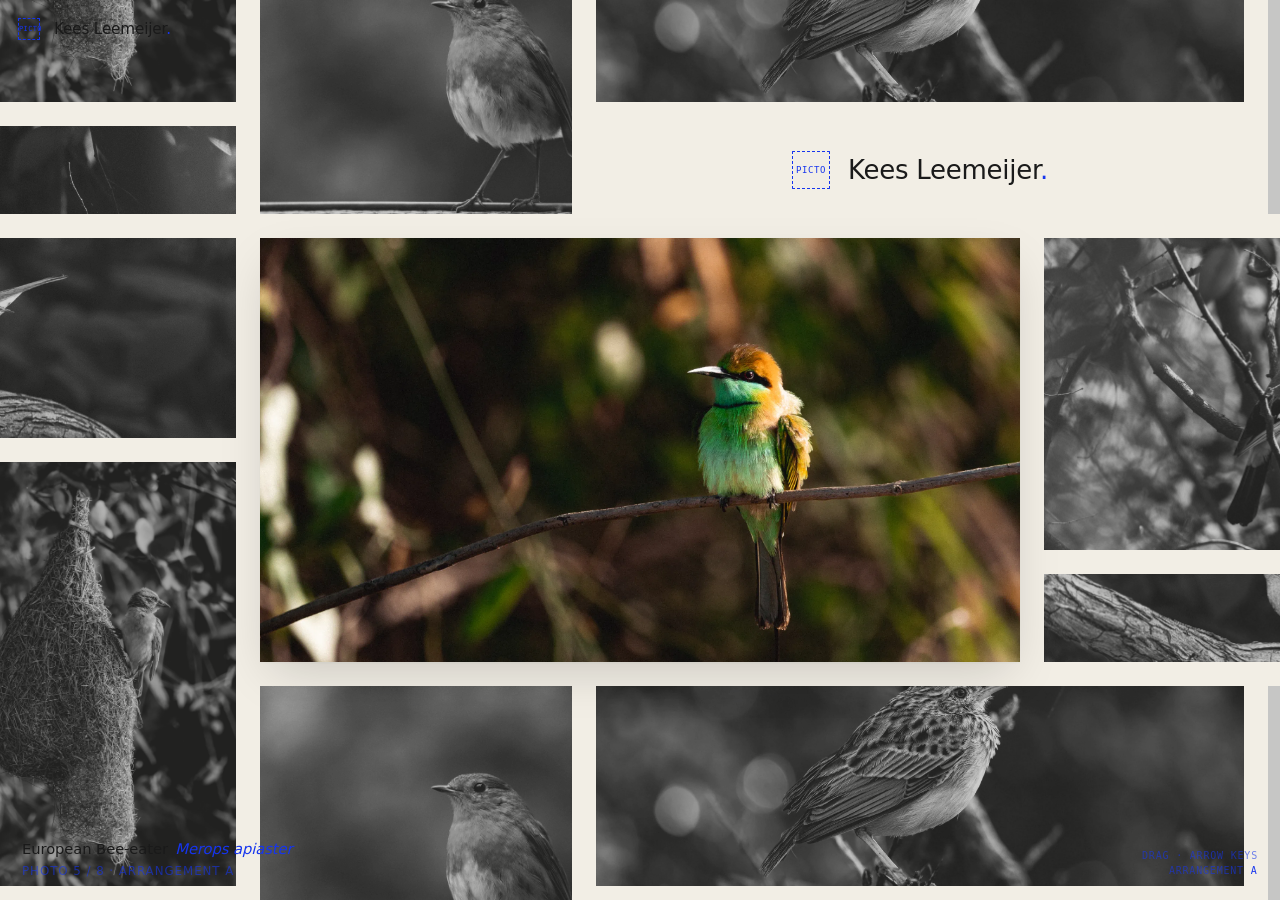
==== index.html @ 36bc9666 "Add bird portfolio UI and tessellation pages Add the interactive bird photography portfolio and supp" ====
<!DOCTYPE html>
<html lang="en">
<head>
<meta charset="UTF-8" />
<meta name="viewport" content="width=device-width, initial-scale=1.0" />
<title>Kees Leemeijer · Bird Photography</title>
<meta name="description" content="Bird photography by Kees Leemeijer." />
<link rel="stylesheet" href="styles.css" />
</head>
<body>

  <!-- Desktop spatial plane -->
  <div class="stage" id="stage" aria-label="Pannable photograph plane. Drag to explore.">
    <div class="plane" id="plane"></div>
  </div>

  <!-- Identity (wordmark + pictogram) -->
  <a class="identity" href="mailto:kees_leemeijer@hotmail.com" aria-label="Email Kees Leemeijer">
    <span class="pictogram" aria-hidden="true">PICTO</span>
    <span><span class="name">Kees Leemeijer</span><span class="dot">.</span></span>
  </a>

  <!-- Species label, pinned bottom-left -->
  <div class="species" id="species" aria-live="polite">
    <div class="line-name"></div>
    <div class="meta"></div>
  </div>

  <!-- Quiet pan affordance: arrangement letter + drag hint -->
  <div class="compass">
    <div>Drag · arrow keys</div>
    <div>Arrangement <span class="arr" id="compass-arr">A</span></div>
  </div>

  <!-- Tweaks panel -->
  <div class="tweaks" id="tweaks" role="region" aria-label="Tweaks">
    <span class="tw-title">Tweaks</span>
    <div class="tw"><label for="tw-lerp">Lerp</label><input id="tw-lerp" type="range" min="0.01" max="0.40" step="0.01"><span class="v"></span></div>
    <div class="tw"><label for="tw-zlerp">Zoom lerp</label><input id="tw-zlerp" type="range" min="0.01" max="0.40" step="0.01"><span class="v"></span></div>
    <div class="tw"><label for="tw-zmin">Zoom min</label><input id="tw-zmin" type="range" min="0.1" max="1.0" step="0.05"><span class="v"></span></div>
    <div class="tw"><label for="tw-zmax">Zoom max</label><input id="tw-zmax" type="range" min="1.0" max="8.0" step="0.1"><span class="v"></span></div>
    <div class="tw"><label for="tw-dwell">Dwell delay</label><input id="tw-dwell" type="range" min="0" max="1500" step="50"><span class="v"></span></div>
    <div class="tw"><label for="tw-pull">Dwell pull</label><input id="tw-pull" type="number" min="0" max="0.005" step="0.0001" style="width:90px;font:inherit;background:rgba(240,234,223,0.06);color:#f0eadf;border:1px solid rgba(240,234,223,0.2);padding:2px 6px;border-radius:1px;"><span class="v"></span></div>
    <div class="tw"><label for="tw-amb">Ambient</label><input id="tw-amb" type="range" min="0.2" max="1" step="0.01"><span class="v"></span></div>
    <div class="tw"><label for="tw-sat">Sat</label><input id="tw-sat" type="range" min="0" max="1" step="0.01"><span class="v"></span></div>
    <div class="tw"><label for="tw-bri">Bri</label><input id="tw-bri" type="range" min="0.6" max="1.1" step="0.01"><span class="v"></span></div>
    <div class="tw"><label for="tw-fade">Fade</label><input id="tw-fade" type="range" min="120" max="800" step="20"><span class="v"></span></div>
    <div class="tw"><label for="tw-blue">Blue</label><input id="tw-blue" type="color"></div>
    <div class="tw"><label for="tw-field">Field</label><input id="tw-field" type="color"></div>
    <button id="tweaks-close" style="background:transparent;color:rgba(240,234,223,0.7);border:1px solid rgba(240,234,223,0.2);padding:4px 8px;border-radius:1px;cursor:pointer;font:inherit;letter-spacing:0.08em;text-transform:uppercase;">Close</button>
  </div>

  <!-- Mobile placeholder edition -->
  <div class="mobile-edition">
    <div class="mobile-identity">
      <span class="pictogram" style="width:14px;height:14px;display:grid;place-items:center;border:1px dashed var(--blue);color:var(--blue);font-family:ui-monospace,Menlo,monospace;font-size:5px;letter-spacing:0.05em;text-transform:uppercase;border-radius:1px;">P</span>
      <span><span style="color:var(--charcoal)">Kees Leemeijer</span><span style="color:var(--blue)">.</span></span>
    </div>
    <div class="mobile-note">Mobile edition — placeholder. Final order is editorial, hand-ordered, opening with Arrangement A's lead.</div>

    <div class="mcell">
      <div class="mphoto" style="aspect-ratio: 3/2; --ph-band-a:#a87a3e; --ph-band-b:#b8893f;">
        <img src="files/Birds%20(3%20van%208)_Com.webp" alt="European Bee-eater" loading="lazy" decoding="async" />
        <span>P5 · EUROPEAN BEE-EATER</span>
      </div>
      <div class="mlabel">European Bee-eater<span class="latin">Merops apiaster</span></div>
      <div class="mmeta">Photo 1 / 8</div>
    </div>
    <div class="mcell">
      <div class="mphoto" style="aspect-ratio: 2/3; --ph-band-a:#c79e6e; --ph-band-b:#b88c5e;">
        <img src="files/Birds_9%20(1%20van%201)-8_Com.webp" alt="Eurasian Hoopoe" loading="lazy" decoding="async" />
        <span>P2 · EURASIAN HOOPOE</span>
      </div>
      <div class="mlabel">Eurasian Hoopoe<span class="latin">Upupa epops</span></div>
      <div class="mmeta">Photo 2 / 8</div>
    </div>
    <div class="mcell">
      <div class="mphoto" style="aspect-ratio: 21/9; --ph-band-a:#3a4a3e; --ph-band-b:#48584c;">
        <img src="files/Birds_9%20(1%20van%201)-4_Com.webp" alt="Northern Lapwing" loading="lazy" decoding="async" />
        <span>P4 · NORTHERN LAPWING</span>
      </div>
      <div class="mlabel">Northern Lapwing<span class="latin">Vanellus vanellus</span></div>
      <div class="mmeta">Photo 3 / 8</div>
    </div>
    <div class="mcell">
      <div class="mphoto" style="aspect-ratio: 3/2; --ph-band-a:#3d6b8a; --ph-band-b:#4a7c9a;">
        <img src="files/Birds_9%20(1%20van%2012)_Com.webp" alt="Common Kingfisher" loading="lazy" decoding="async" />
        <span>P1 · COMMON KINGFISHER</span>
      </div>
      <div class="mlabel">Common Kingfisher<span class="latin">Alcedo atthis</span></div>
      <div class="mmeta">Photo 4 / 8</div>
    </div>
    <div class="mcell">
      <div class="mphoto" style="aspect-ratio: 2/3; --ph-band-a:#8b7848; --ph-band-b:#9a8758;">
        <img src="files/Birds_9%20(1%20van%201)-9_Com.webp" alt="Eurasian Bittern" loading="lazy" decoding="async" />
        <span>P6 · EURASIAN BITTERN</span>
      </div>
      <div class="mlabel">Eurasian Bittern<span class="latin">Botaurus stellaris</span></div>
      <div class="mmeta">Photo 5 / 8</div>
    </div>
    <div class="mcell">
      <div class="mphoto" style="aspect-ratio: 3/2; --ph-band-a:#7a8b76; --ph-band-b:#8a9c86;">
        <img src="files/Birds_9%20(6%20van%2012)_Com.webp" alt="Great Crested Grebe" loading="lazy" decoding="async" />
        <span>P3 · GREAT CRESTED GREBE</span>
      </div>
      <div class="mlabel">Great Crested Grebe<span class="latin">Podiceps cristatus</span></div>
      <div class="mmeta">Photo 6 / 8</div>
    </div>
    <div class="mcell">
      <div class="mphoto" style="aspect-ratio: 21/9; --ph-band-a:#cdc4b0; --ph-band-b:#bdb4a0;">
        <img src="files/Birds_9%20(1%20van%201)-2_Com.webp" alt="Little Egret" loading="lazy" decoding="async" />
        <span>P8 · LITTLE EGRET</span>
      </div>
      <div class="mlabel">Little Egret<span class="latin">Egretta garzetta</span></div>
      <div class="mmeta">Photo 7 / 8</div>
    </div>
    <div class="mcell">
      <div class="mphoto" style="aspect-ratio: 3/2; --ph-band-a:#6e5444; --ph-band-b:#7e6454;">
        <img src="files/Birds_9%20(8%20van%2012)_Com.webp" alt="Bohemian Waxwing" loading="lazy" decoding="async" />
        <span>P7 · BOHEMIAN WAXWING</span>
      </div>
      <div class="mlabel">Bohemian Waxwing<span class="latin">Bombycilla garrulus</span></div>
      <div class="mmeta">Photo 8 / 8</div>
    </div>
  </div>

  <script src="app.js"></script>
</body>
</html>
---- styles.css ----
/* ============================================================
   Bird Photography Portfolio — Kees Leemeijer
   Munich '72 spirited inheritance · alectear-feel craft
   ============================================================ */

:root {
  --field:         #F2EEE5;
  --blue:          #1635EE;
  --charcoal:      #1A1A1A;
  --field-overlay: rgba(242, 238, 229, 0.95);
  --blue-soft:     rgba(22, 53, 238, 0.6);

  /* Spatial */
  --tile-width:   1320px;
  --tile-height:   760px;
  --gutter:         24px;
  --tile-margin:     0px;

  /* Type sizes */
  --wm-size-d:    0.95rem;
  --wm-size-m:    0.86rem;
  --label-size-d: 0.92rem;
  --label-size-m: 0.78rem;
  --meta-size-d:  0.74rem;
  --meta-size-m:  0.62rem;

  /* Motion */
  --pan-lerp:        0.08;
  --focus-fade:      360ms;
  --focus-easing:    cubic-bezier(0.22, 0.61, 0.36, 1);
  --label-in:        200ms;
  --label-out:       150ms;
  --photo-decode:    200ms;

  /* Substitute for ABC Diatype */
  --font-stack: 'ABC Diatype', system-ui, -apple-system, 'Segoe UI', sans-serif;

  /* Tweakable */
  --ambient-opacity: 0.55;
  --ambient-saturate: 0.65;
  --ambient-brightness: 0.92;
}

* { box-sizing: border-box; }

html, body {
  margin: 0;
  padding: 0;
  height: 100%;
  background: var(--field);
  color: var(--charcoal);
  font-family: var(--font-stack);
  font-feature-settings: "kern" 1, "liga" 1;
  -webkit-font-smoothing: antialiased;
  -moz-osx-font-smoothing: grayscale;
  overflow: hidden;
  letter-spacing: -0.005em;
}

/* ============================================================
   Stage — the 2D pannable plane
   ============================================================ */
.stage {
  position: fixed;
  inset: 0;
  overflow: hidden;
  cursor: grab;
  background: var(--field);
  user-select: none;
  -webkit-user-select: none;
  touch-action: none;
}
.stage.is-dragging { cursor: grabbing; }

.plane {
  position: absolute;
  top: 0;
  left: 0;
  will-change: transform;
}

/* ============================================================
   Tile — one arrangement
   ============================================================ */
.tile {
  position: absolute;
  width: var(--tile-width);
  height: var(--tile-height);
}

.photo {
  position: absolute;
  overflow: hidden;
  background: var(--field);
  opacity: var(--ambient-opacity);
  filter: saturate(var(--ambient-saturate)) brightness(var(--ambient-brightness));
  transition:
    opacity var(--focus-fade) var(--focus-easing),
    filter  var(--focus-fade) var(--focus-easing),
    transform var(--focus-fade) var(--focus-easing),
    box-shadow var(--focus-fade) var(--focus-easing);
  will-change: transform, opacity, filter;
}
.photo.is-focused {
  opacity: 1;
  filter: none;
  box-shadow:
    0 1px 2px rgba(0, 0, 0, 0.04),
    0 18px 48px -12px rgba(0, 0, 0, 0.18);
  z-index: 2;
}

/* Decode fade-in */
.photo.is-entering {
  opacity: 0;
  transform: translateY(4px);
}
.photo.is-entered {
  transition:
    opacity var(--photo-decode) ease-out,
    transform var(--photo-decode) ease-out,
    filter var(--focus-fade) var(--focus-easing);
}

/* The placeholder bar — subtly striped SVG-style fill with
   a centered monospace identifier. Stand-in for real photo. */
.photo .placeholder {
  position: absolute;
  inset: 0;
  display: grid;
  place-items: center;
  background:
    repeating-linear-gradient(
      0deg,
      var(--ph-band-a, #d9d3c5) 0 14px,
      var(--ph-band-b, #cfc7b6) 14px 28px
    );
}
.photo .placeholder::after {
  content: attr(data-label);
  font-family: ui-monospace, "SF Mono", Menlo, Consolas, monospace;
  font-size: 11px;
  letter-spacing: 0.06em;
  color: rgba(26, 26, 26, 0.5);
  text-transform: uppercase;
  padding: 4px 8px;
  background: rgba(242, 238, 229, 0.85);
  border-radius: 1px;
  white-space: nowrap;
}

/* Real photograph layer — covers the placeholder once decoded.
   object-fit: cover crops to slot rectangle (e.g. landscape → wide W slots). */
.photo .photo-img {
  position: absolute;
  inset: 0;
  width: 100%;
  height: 100%;
  object-fit: cover;
  display: block;
  opacity: 0;
  transition: opacity 360ms ease-out;
  pointer-events: none;
  user-select: none;
  -webkit-user-drag: none;
}
.photo.has-image .photo-img { opacity: 1; }
.photo.has-image .placeholder { opacity: 0; }

/* Brand card — replaces the longest-aspect slot with wordmark + pictogram. */
.photo.is-brand {
  opacity: 1;
  filter: none;
  background: var(--field);
  display: grid;
  place-items: center;
  box-shadow: none;
  cursor: grab;
}
.photo.is-brand .brand-inner {
  display: inline-flex;
  align-items: center;
  gap: 18px;
  font-family: var(--font-stack);
  font-weight: 500;
  font-size: 26px;
  letter-spacing: -0.01em;
  color: var(--charcoal);
  white-space: nowrap;
}
.photo.is-brand .brand-picto {
  width: 38px;
  height: 38px;
  display: grid;
  place-items: center;
  border: 1px dashed var(--blue);
  color: var(--blue);
  font-family: ui-monospace, "SF Mono", Menlo, monospace;
  font-size: 9px;
  letter-spacing: 0.06em;
  text-transform: uppercase;
  border-radius: 1px;
  flex-shrink: 0;
}
.photo.is-brand .brand-dot { color: var(--blue); }
.photo.is-brand.is-focused {
  /* brand cards aren't focus targets, but guard the rule anyway */
  box-shadow: none;
}
.photo.is-brand.is-entering {
  opacity: 0;
  transform: translateY(4px);
}

/* ============================================================
   Identity — wordmark + pictogram (top-left)
   ============================================================ */
.identity {
  position: fixed;
  top: 18px;
  left: 18px;
  z-index: 10;
  display: inline-flex;
  align-items: center;
  gap: 14px;
  text-decoration: none;
  color: var(--charcoal);
  font-size: var(--wm-size-d);
  font-weight: 500;
  letter-spacing: -0.01em;
  opacity: 0;
  animation: fadeIn 200ms ease-out 80ms forwards;
  cursor: pointer;
}
.identity .pictogram {
  width: 22px;
  height: 22px;
  display: grid;
  place-items: center;
  border: 1px dashed var(--blue);
  color: var(--blue);
  font-family: ui-monospace, "SF Mono", Menlo, monospace;
  font-size: 7px;
  letter-spacing: 0.05em;
  text-transform: uppercase;
  border-radius: 1px;
  flex-shrink: 0;
}
.identity .name { color: var(--charcoal); }
.identity .dot  { color: var(--blue); }

/* ============================================================
   Species label — pinned bottom-left of viewport
   ============================================================ */
.species {
  position: fixed;
  bottom: 22px;
  left: 22px;
  z-index: 10;
  pointer-events: none;
  opacity: 0;
  transition: opacity var(--label-out) ease-in;
  max-width: 60vw;
}
.species.is-visible {
  opacity: 1;
  transition: opacity var(--label-in) ease-out;
}
.species .line-name {
  font-size: var(--label-size-d);
  font-weight: 500;
  color: var(--charcoal);
  line-height: 1.3;
  letter-spacing: -0.005em;
}
.species .latin {
  font-style: italic;
  color: var(--blue);
  font-weight: 400;
  margin-left: 0.5em;
}
.species .meta {
  margin-top: 6px;
  font-size: var(--meta-size-d);
  color: var(--blue-soft);
  font-weight: 500;
  text-transform: uppercase;
  letter-spacing: 0.08em;
}

/* ============================================================
   Compass — quiet pan affordance bottom-right
   ============================================================ */
.compass {
  position: fixed;
  bottom: 22px;
  right: 22px;
  z-index: 10;
  font-family: ui-monospace, "SF Mono", Menlo, monospace;
  font-size: 10px;
  letter-spacing: 0.08em;
  text-transform: uppercase;
  color: var(--blue-soft);
  text-align: right;
  line-height: 1.5;
  opacity: 0;
  animation: fadeIn 200ms ease-out 280ms forwards;
}
.compass .arr {
  color: var(--blue);
  font-weight: 500;
  letter-spacing: 0.12em;
}

@keyframes fadeIn {
  from { opacity: 0; }
  to   { opacity: 1; }
}

/* ============================================================
   Mobile placeholder
   ============================================================ */
.mobile-edition {
  display: none;
  position: fixed;
  inset: 0;
  background: var(--field);
  padding: 18px;
  overflow-y: auto;
  z-index: 20;
}
.mobile-edition .mobile-identity {
  position: sticky;
  top: 0;
  padding: 10px 0 18px;
  background: linear-gradient(to bottom, var(--field) 60%, transparent);
  font-size: var(--wm-size-m);
  display: inline-flex;
  align-items: center;
  gap: 9px;
  color: var(--charcoal);
  font-weight: 500;
  z-index: 2;
}
.mobile-edition .mobile-identity .pictogram { width: 14px; height: 14px; font-size: 5px; }
.mobile-edition .mobile-note {
  font-family: ui-monospace, "SF Mono", Menlo, monospace;
  font-size: 11px;
  color: rgba(26, 26, 26, 0.5);
  letter-spacing: 0.04em;
  margin: 8px 0 24px;
  line-height: 1.5;
}
.mobile-edition .mcell { margin-bottom: 32px; }
.mobile-edition .mcell .mphoto {
  position: relative;
  background:
    repeating-linear-gradient(0deg,
      var(--ph-band-a, #d9d3c5) 0 14px,
      var(--ph-band-b, #cfc7b6) 14px 28px);
  display: grid;
  place-items: center;
}
.mobile-edition .mcell .mphoto { overflow: hidden; }
.mobile-edition .mcell .mphoto img {
  position: absolute;
  inset: 0;
  width: 100%;
  height: 100%;
  object-fit: cover;
  display: block;
  user-select: none;
  -webkit-user-drag: none;
}
.mobile-edition .mcell .mphoto:has(img) span { display: none; }
.mobile-edition .mcell .mphoto span {
  font-family: ui-monospace, "SF Mono", Menlo, monospace;
  font-size: 10px;
  letter-spacing: 0.06em;
  color: rgba(26, 26, 26, 0.5);
  text-transform: uppercase;
  padding: 4px 8px;
  background: rgba(242, 238, 229, 0.85);
}
.mobile-edition .mcell .mlabel {
  margin-top: 10px;
  font-size: var(--label-size-m);
  font-weight: 500;
  color: var(--charcoal);
}
.mobile-edition .mcell .mlabel .latin { font-style: italic; color: var(--blue); margin-left: 0.4em; font-weight: 400; }
.mobile-edition .mcell .mmeta {
  margin-top: 4px;
  font-size: var(--meta-size-m);
  color: var(--blue-soft);
  text-transform: uppercase;
  letter-spacing: 0.08em;
  font-weight: 500;
}

@media (max-width: 720px) {
  .stage, .identity, .species, .compass { display: none; }
  .mobile-edition { display: block; }
}

/* ============================================================
   Tweaks panel (custom — no React)
   ============================================================ */
.tweaks {
  position: fixed;
  bottom: 22px;
  left: 50%;
  transform: translateX(-50%);
  z-index: 30;
  background: rgba(26, 26, 26, 0.92);
  color: #f0eadf;
  padding: 12px 16px;
  border-radius: 2px;
  font-family: ui-monospace, "SF Mono", Menlo, monospace;
  font-size: 11px;
  letter-spacing: 0.04em;
  display: none;
  align-items: center;
  gap: 18px;
  backdrop-filter: blur(6px);
  -webkit-backdrop-filter: blur(6px);
  box-shadow: 0 8px 30px rgba(0,0,0,0.18);
  max-width: calc(100vw - 44px);
  flex-wrap: wrap;
  justify-content: center;
}
.tweaks.is-open { display: flex; }
.tweaks .tw-title {
  text-transform: uppercase;
  letter-spacing: 0.12em;
  color: rgba(240,234,223,0.55);
  border-right: 1px solid rgba(240,234,223,0.18);
  padding-right: 14px;
}
.tweaks .tw {
  display: inline-flex;
  align-items: center;
  gap: 8px;
}
.tweaks .tw label {
  text-transform: uppercase;
  letter-spacing: 0.08em;
  color: rgba(240,234,223,0.7);
}
.tweaks .tw input[type="range"] {
  width: 90px;
  accent-color: var(--blue);
}
.tweaks .tw .v {
  min-width: 32px;
  text-align: right;
  color: #f0eadf;
}
.tweaks .tw input[type="color"] {
  width: 22px;
  height: 22px;
  padding: 0;
  border: 1px solid rgba(240,234,223,0.3);
  background: transparent;
  border-radius: 1px;
  cursor: pointer;
}

/* ============================================================
   Print / reduced motion
   ============================================================ */
@media (prefers-reduced-motion: reduce) {
  .photo, .species { transition-duration: 0ms; }
}
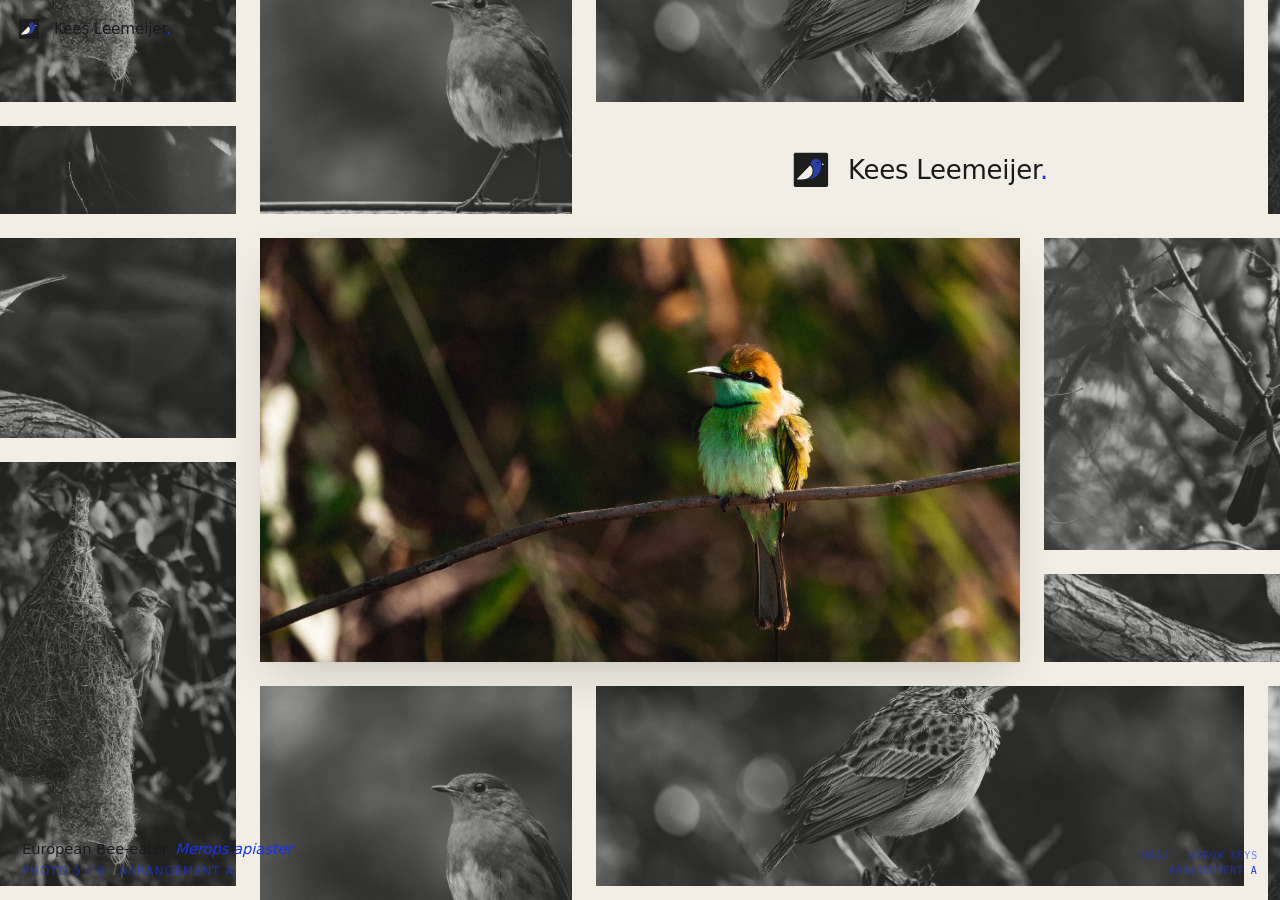
==== commit dcfd7ed7: "Use SVG logo for pictogram Replace the textual "PICTO" placeholders with an inline SVG logo: added l" ====
--- a/index.html
+++ b/index.html
@@ -16,7 +16,7 @@
 
   <!-- Identity (wordmark + pictogram) -->
   <a class="identity" href="mailto:kees_leemeijer@hotmail.com" aria-label="Email Kees Leemeijer">
-    <span class="pictogram" aria-hidden="true">PICTO</span>
+    <img class="pictogram" src="files/logo/SVG/logo.svg" alt="" aria-hidden="true" />
     <span><span class="name">Kees Leemeijer</span><span class="dot">.</span></span>
   </a>
 
@@ -53,7 +53,7 @@
   <!-- Mobile placeholder edition -->
   <div class="mobile-edition">
     <div class="mobile-identity">
-      <span class="pictogram" style="width:14px;height:14px;display:grid;place-items:center;border:1px dashed var(--blue);color:var(--blue);font-family:ui-monospace,Menlo,monospace;font-size:5px;letter-spacing:0.05em;text-transform:uppercase;border-radius:1px;">P</span>
+      <img class="pictogram" src="files/logo/SVG/logo.svg" alt="" aria-hidden="true" />
       <span><span style="color:var(--charcoal)">Kees Leemeijer</span><span style="color:var(--blue)">.</span></span>
     </div>
     <div class="mobile-note">Mobile edition — placeholder. Final order is editorial, hand-ordered, opening with Arrangement A's lead.</div>
--- a/styles.css
+++ b/styles.css
@@ -191,14 +191,7 @@
 .photo.is-brand .brand-picto {
   width: 38px;
   height: 38px;
-  display: grid;
-  place-items: center;
-  border: 1px dashed var(--blue);
-  color: var(--blue);
-  font-family: ui-monospace, "SF Mono", Menlo, monospace;
-  font-size: 9px;
-  letter-spacing: 0.06em;
-  text-transform: uppercase;
+  display: block;
   border-radius: 1px;
   flex-shrink: 0;
 }
@@ -235,14 +228,7 @@
 .identity .pictogram {
   width: 22px;
   height: 22px;
-  display: grid;
-  place-items: center;
-  border: 1px dashed var(--blue);
-  color: var(--blue);
-  font-family: ui-monospace, "SF Mono", Menlo, monospace;
-  font-size: 7px;
-  letter-spacing: 0.05em;
-  text-transform: uppercase;
+  display: block;
   border-radius: 1px;
   flex-shrink: 0;
 }
@@ -342,7 +328,7 @@
   font-weight: 500;
   z-index: 2;
 }
-.mobile-edition .mobile-identity .pictogram { width: 14px; height: 14px; font-size: 5px; }
+.mobile-edition .mobile-identity .pictogram { width: 14px; height: 14px; }
 .mobile-edition .mobile-note {
   font-family: ui-monospace, "SF Mono", Menlo, monospace;
   font-size: 11px;
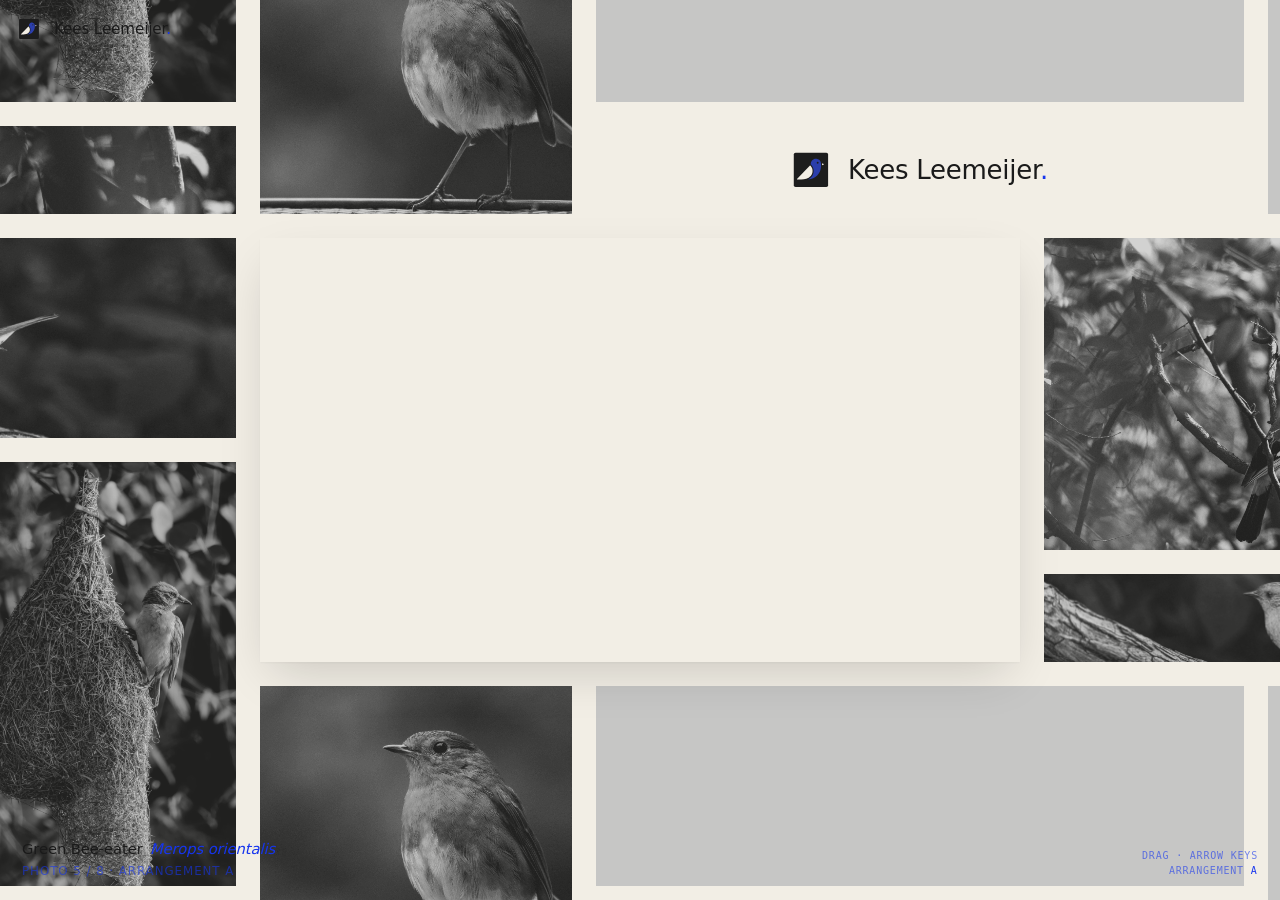
==== commit f1b67d9a: "Add bird photos and update species metadata Add eight new bird image assets and update app data and " ====
--- a/index.html
+++ b/index.html
@@ -5,6 +5,7 @@
 <meta name="viewport" content="width=device-width, initial-scale=1.0" />
 <title>Kees Leemeijer · Bird Photography</title>
 <meta name="description" content="Bird photography by Kees Leemeijer." />
+<link rel="icon" type="image/svg+xml" href="files/logo/SVG/logo.svg" />
 <link rel="stylesheet" href="styles.css" />
 </head>
 <body>
@@ -60,66 +61,66 @@
 
     <div class="mcell">
       <div class="mphoto" style="aspect-ratio: 3/2; --ph-band-a:#a87a3e; --ph-band-b:#b8893f;">
-        <img src="files/Birds%20(3%20van%208)_Com.webp" alt="European Bee-eater" loading="lazy" decoding="async" />
-        <span>P5 · EUROPEAN BEE-EATER</span>
+        <img src="files/P5-Green_Bee-eater.webp" alt="Green Bee-eater" loading="lazy" decoding="async" />
+        <span>P5 · GREEN BEE-EATER</span>
       </div>
-      <div class="mlabel">European Bee-eater<span class="latin">Merops apiaster</span></div>
+      <div class="mlabel">Green Bee-eater<span class="latin">Merops orientalis</span></div>
       <div class="mmeta">Photo 1 / 8</div>
     </div>
     <div class="mcell">
       <div class="mphoto" style="aspect-ratio: 2/3; --ph-band-a:#c79e6e; --ph-band-b:#b88c5e;">
-        <img src="files/Birds_9%20(1%20van%201)-8_Com.webp" alt="Eurasian Hoopoe" loading="lazy" decoding="async" />
-        <span>P2 · EURASIAN HOOPOE</span>
+        <img src="files/P2-Weaver_Bird.webp" alt="Weaver Bird" loading="lazy" decoding="async" />
+        <span>P2 · WEAVER BIRD</span>
       </div>
-      <div class="mlabel">Eurasian Hoopoe<span class="latin">Upupa epops</span></div>
+      <div class="mlabel">Weaver Bird<span class="latin">Ploceus cucullatus</span></div>
       <div class="mmeta">Photo 2 / 8</div>
     </div>
     <div class="mcell">
       <div class="mphoto" style="aspect-ratio: 21/9; --ph-band-a:#3a4a3e; --ph-band-b:#48584c;">
-        <img src="files/Birds_9%20(1%20van%201)-4_Com.webp" alt="Northern Lapwing" loading="lazy" decoding="async" />
-        <span>P4 · NORTHERN LAPWING</span>
+        <img src="files/P4-Dunnock.webp" alt="Dunnock" loading="lazy" decoding="async" />
+        <span>P4 · DUNNOCK</span>
       </div>
-      <div class="mlabel">Northern Lapwing<span class="latin">Vanellus vanellus</span></div>
+      <div class="mlabel">Dunnock<span class="latin">Prunella modularis</span></div>
       <div class="mmeta">Photo 3 / 8</div>
     </div>
     <div class="mcell">
       <div class="mphoto" style="aspect-ratio: 3/2; --ph-band-a:#3d6b8a; --ph-band-b:#4a7c9a;">
-        <img src="files/Birds_9%20(1%20van%2012)_Com.webp" alt="Common Kingfisher" loading="lazy" decoding="async" />
-        <span>P1 · COMMON KINGFISHER</span>
+        <img src="files/P1-European_Robin.webp" alt="European Robin" loading="lazy" decoding="async" />
+        <span>P1 · EUROPEAN ROBIN</span>
       </div>
-      <div class="mlabel">Common Kingfisher<span class="latin">Alcedo atthis</span></div>
+      <div class="mlabel">European Robin<span class="latin">Erithacus rubecula</span></div>
       <div class="mmeta">Photo 4 / 8</div>
     </div>
     <div class="mcell">
       <div class="mphoto" style="aspect-ratio: 2/3; --ph-band-a:#8b7848; --ph-band-b:#9a8758;">
-        <img src="files/Birds_9%20(1%20van%201)-9_Com.webp" alt="Eurasian Bittern" loading="lazy" decoding="async" />
-        <span>P6 · EURASIAN BITTERN</span>
+        <img src="files/P6-Weaver_Bird_flapping.webp" alt="Weaver Bird" loading="lazy" decoding="async" />
+        <span>P6 · WEAVER BIRD</span>
       </div>
-      <div class="mlabel">Eurasian Bittern<span class="latin">Botaurus stellaris</span></div>
+      <div class="mlabel">Weaver Bird<span class="latin">Ploceus cucullatus</span></div>
       <div class="mmeta">Photo 5 / 8</div>
     </div>
     <div class="mcell">
       <div class="mphoto" style="aspect-ratio: 3/2; --ph-band-a:#7a8b76; --ph-band-b:#8a9c86;">
-        <img src="files/Birds_9%20(6%20van%2012)_Com.webp" alt="Great Crested Grebe" loading="lazy" decoding="async" />
-        <span>P3 · GREAT CRESTED GREBE</span>
+        <img src="files/P3-Eurasian_Jay.webp" alt="Eurasian Jay" loading="lazy" decoding="async" />
+        <span>P3 · EURASIAN JAY</span>
       </div>
-      <div class="mlabel">Great Crested Grebe<span class="latin">Podiceps cristatus</span></div>
+      <div class="mlabel">Eurasian Jay<span class="latin">Garrulus glandarius</span></div>
       <div class="mmeta">Photo 6 / 8</div>
     </div>
     <div class="mcell">
       <div class="mphoto" style="aspect-ratio: 21/9; --ph-band-a:#cdc4b0; --ph-band-b:#bdb4a0;">
-        <img src="files/Birds_9%20(1%20van%201)-2_Com.webp" alt="Little Egret" loading="lazy" decoding="async" />
-        <span>P8 · LITTLE EGRET</span>
+        <img src="files/P8-Lark.webp" alt="Lark" loading="lazy" decoding="async" />
+        <span>P8 · LARK</span>
       </div>
-      <div class="mlabel">Little Egret<span class="latin">Egretta garzetta</span></div>
+      <div class="mlabel">Lark<span class="latin">Alauda arvensis</span></div>
       <div class="mmeta">Photo 7 / 8</div>
     </div>
     <div class="mcell">
       <div class="mphoto" style="aspect-ratio: 3/2; --ph-band-a:#6e5444; --ph-band-b:#7e6454;">
-        <img src="files/Birds_9%20(8%20van%2012)_Com.webp" alt="Bohemian Waxwing" loading="lazy" decoding="async" />
-        <span>P7 · BOHEMIAN WAXWING</span>
+        <img src="files/P7-Great_Tit.webp" alt="Great Tit" loading="lazy" decoding="async" />
+        <span>P7 · GREAT TIT</span>
       </div>
-      <div class="mlabel">Bohemian Waxwing<span class="latin">Bombycilla garrulus</span></div>
+      <div class="mlabel">Great Tit<span class="latin">Parus major</span></div>
       <div class="mmeta">Photo 8 / 8</div>
     </div>
   </div>
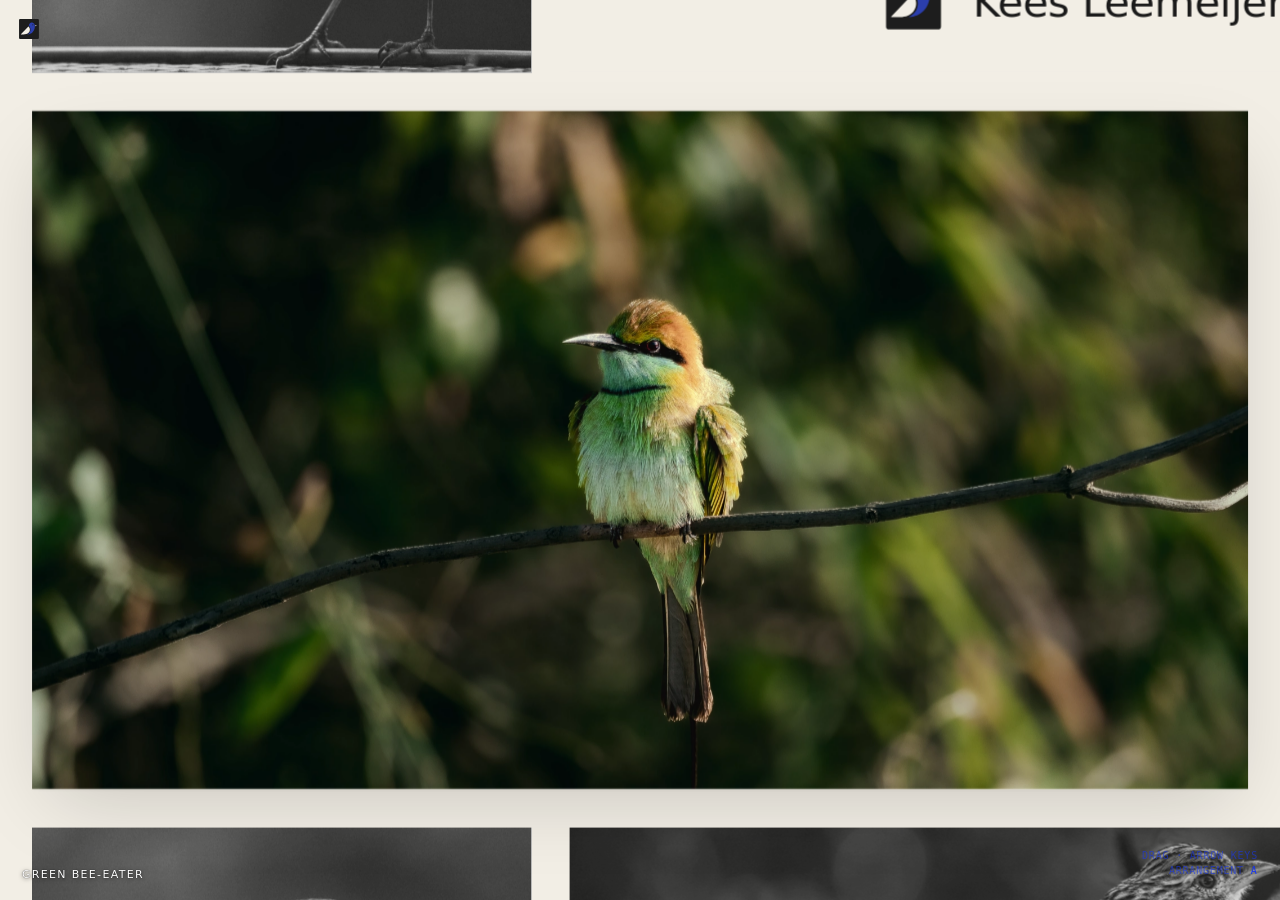
==== commit 0d2764a4: "Add species info plate with bloom/dwell UI Introduce a rich species info plate and interactive behav" ====
--- a/index.html
+++ b/index.html
@@ -21,9 +21,14 @@
     <span><span class="name">Kees Leemeijer</span><span class="dot">.</span></span>
   </a>
 
-  <!-- Species label, pinned bottom-left -->
+  <!-- Species label, pinned bottom-left.
+       Resting: just .line-name in small caps on the photo.
+       Bloomed: name + latin, hairline-separated lede / vitals / fun-fact pull. -->
   <div class="species" id="species" aria-live="polite">
     <div class="line-name"></div>
+    <div class="line-lede"></div>
+    <div class="line-vitals"></div>
+    <div class="line-fact"></div>
     <div class="meta"></div>
   </div>
 
--- a/styles.css
+++ b/styles.css
@@ -15,6 +15,8 @@
   --tile-height:   760px;
   --gutter:         24px;
   --tile-margin:     0px;
+  --inset-corner:   14px;  /* species plate offset from viewport bottom-left */
+  --radius-card:     8px;  /* bloomed species plate corner radius */
 
   /* Type sizes */
   --wm-size-d:    0.95rem;
@@ -234,44 +236,250 @@
 }
 .identity .name { color: var(--charcoal); }
 .identity .dot  { color: var(--blue); }
+.identity .name,
+.identity .dot {
+  opacity: 0;
+  transition: opacity var(--label-out) ease-in;
+}
+.identity:hover .name,
+.identity:hover .dot,
+.identity:focus-visible .name,
+.identity:focus-visible .dot {
+  opacity: 1;
+  transition: opacity var(--label-in) ease-out;
+}
 
 /* ============================================================
    Species label — pinned bottom-left of viewport
+   Foreground / background pattern:
+     Resting   — vernacular only, small-caps tracked, on photo
+     Dwell cue — 24px hairline fades in beneath after 800ms idle
+     Bloomed   — cream plate scales open from corner, full trio
+   Container is pointer-events:none so the viewport remains pannable
+   everywhere except the visible text itself.
    ============================================================ */
 .species {
   position: fixed;
-  bottom: 22px;
-  left: 22px;
+  bottom: var(--inset-corner);
+  left: var(--inset-corner);
   z-index: 10;
   pointer-events: none;
-  opacity: 0;
-  transition: opacity var(--label-out) ease-in;
-  max-width: 60vw;
+  /* Resting padding compensates for --inset-corner so the resting
+     name remains at its original viewport position (~22px from left,
+     ~18px from bottom). Bloomed padding below resets to a plate-
+     interior value because the plate itself is now lifted. */
+  padding: 4px 8px;
+  max-width: 40vw;
+  opacity: 0;
+  transition:
+    opacity var(--label-out) ease-in,
+    padding 240ms var(--focus-easing);
+  isolation: isolate;
 }
 .species.is-visible {
   opacity: 1;
-  transition: opacity var(--label-in) ease-out;
-}
+  transition:
+    opacity var(--label-in) ease-out,
+    padding 240ms var(--focus-easing);
+}
+
+/* Bloom plate — pseudo-element scales out from bottom-left corner.
+   The plate is now a lifted floating card (--inset-corner from edges),
+   so it carries a full hairline + a soft shadow rather than the old
+   half-frame that relied on the viewport edges. */
+.species::before {
+  content: '';
+  position: absolute;
+  inset: 0;
+  background: var(--field);
+  border: 1px solid rgba(26, 26, 26, 0.22);
+  border-radius: var(--radius-card);
+  box-shadow: 0 6px 24px -8px rgba(0, 0, 0, 0.22);
+  transform-origin: bottom left;
+  transform: scale(0);
+  opacity: 0;
+  transition:
+    transform 280ms cubic-bezier(0.2, 0.8, 0.2, 1),
+    opacity 200ms ease;
+  z-index: -1;
+  pointer-events: none;
+}
+.species.is-blooming {
+  pointer-events: auto;
+  padding: 14px 20px;
+  width: 40vw;
+}
+.species.is-blooming::before {
+  transform: scale(1);
+  opacity: 1;
+}
+
+/* Resting: vernacular only, small-caps tracked, white with deep shadow.
+   Hit area is just the visible text (pannable everywhere else). */
 .species .line-name {
-  font-size: var(--label-size-d);
-  font-weight: 500;
+  pointer-events: auto;
+  cursor: pointer;
+  position: relative;
+  display: inline-block;
+  font-weight: 500;
+  font-size: 11px;
+  color: #ffffff;
+  text-transform: uppercase;
+  letter-spacing: 0.12em;
+  line-height: 1.3;
+  text-shadow:
+    0 1px 4px rgba(0, 0, 0, 0.55),
+    0 0 1px rgba(0, 0, 0, 0.85);
+  transition:
+    color 200ms ease,
+    font-size 200ms ease,
+    letter-spacing 200ms ease,
+    text-shadow 200ms ease,
+    padding-left 520ms cubic-bezier(0.16, 1, 0.3, 1);
+}
+
+.species .latin { display: none; }
+.species .meta  { display: none; }
+.species .line-lede,
+.species .line-vitals,
+.species .line-fact { display: none; }
+
+/* Dwell cue — a 24px hairline beneath the name after 800ms idle.
+   Suppressed while blooming. */
+.species .line-name::before {
+  content: '';
+  position: absolute;
+  left: 0;
+  top: 50%;
+  width: 18px;
+  height: 18px;
+  background: url('files/logo/SVG/logo.svg') no-repeat center / contain;
+  filter: drop-shadow(0 1px 2px rgba(0, 0, 0, 0.5));
+  opacity: 0;
+  transform: translate(-4px, -50%) scale(0.88);
+  transform-origin: left center;
+  transition:
+    opacity 520ms cubic-bezier(0.16, 1, 0.3, 1),
+    transform 520ms cubic-bezier(0.16, 1, 0.3, 1);
+  pointer-events: none;
+  will-change: opacity, transform;
+}
+.species:not(.is-blooming) .line-name:hover {
+  padding-left: 26px;
+}
+.species:not(.is-blooming) .line-name:hover::before {
+  opacity: 0.65;
+  transform: translate(0, -50%) scale(1);
+}
+
+/* Bloomed: no logo glyph beside the name — title block leads cleanly. */
+.species.is-blooming .line-name {
+  padding-left: 0;
+}
+.species.is-blooming .line-name::before,
+.species.is-blooming .line-name:hover::before {
+  display: none;
+}
+
+/* Idle invitation: the resting label stays solid for most of each
+   cycle and softens briefly to draw the eye, then returns. The long
+   solid hold (0%–60%) plus a 1800ms idle threshold means quick
+   browsing never sees the cue — it only appears once you've truly
+   lingered on a photo. Suppressed on hover and during bloom. */
+.species.is-dwell:not(.is-blooming) .line-name:not(:hover) {
+  animation: speciesInvite 4000ms ease-in-out infinite;
+}
+@keyframes speciesInvite {
+  0%, 60%, 100% { opacity: 1;   }
+  80%           { opacity: 0.6; }
+}
+
+/* Bloomed: stacked title (V1) — vernacular sans display over italic
+   binomial in brand blue. Body, vitals, and fun-fact pull stack below
+   on hairlines. Sizes are S1 (compact) so the plate doesn't crowd
+   the photo plane behind it. */
+.species.is-blooming .line-name {
+  cursor: pointer;
+  font-size: 26px;
+  font-weight: 600;
   color: var(--charcoal);
-  line-height: 1.3;
-  letter-spacing: -0.005em;
-}
-.species .latin {
+  text-transform: none;
+  letter-spacing: -0.018em;
+  line-height: 1.0;
+  text-shadow: none;
+}
+.species.is-blooming .latin {
+  display: block;
   font-style: italic;
   color: var(--blue);
   font-weight: 400;
-  margin-left: 0.5em;
-}
-.species .meta {
+  font-size: 17px;
+  line-height: 1.0;
+  letter-spacing: 0.002em;
   margin-top: 6px;
-  font-size: var(--meta-size-d);
-  color: var(--blue-soft);
-  font-weight: 500;
-  text-transform: uppercase;
-  letter-spacing: 0.08em;
+  margin-left: 0;
+}
+
+/* Lede — full width inside the plate, no max-width. Hairline above. */
+.species.is-blooming .line-lede {
+  display: block;
+  margin-top: 10px;
+  padding-top: 10px;
+  border-top: 1px solid rgba(26, 26, 26, 0.18);
+  font-size: 12px;
+  line-height: 1.5;
+  color: #2a2a2a;
+}
+
+/* Vitals strip — flex row of stat columns. */
+.species.is-blooming .line-vitals {
+  display: flex;
+  flex-wrap: wrap;
+  gap: 6px 22px;
+  margin-top: 10px;
+  padding-top: 10px;
+  border-top: 1px solid rgba(26, 26, 26, 0.18);
+}
+.species.is-blooming .line-vitals .stat {
+  display: flex;
+  flex-direction: column;
+}
+.species.is-blooming .line-vitals .k {
+  font-size: 7.5px;
+  letter-spacing: 0.1em;
+  text-transform: uppercase;
+  color: rgba(26, 26, 26, 0.55);
+  font-weight: 500;
+  line-height: 1.0;
+}
+.species.is-blooming .line-vitals .v {
+  font-size: 11.5px;
+  line-height: 1.1;
+  margin-top: 2px;
+  font-weight: 500;
+  color: var(--charcoal);
+}
+
+/* Fun-fact pull — italic body with 2px blue rule on the left. */
+.species.is-blooming .line-fact {
+  display: block;
+  margin-top: 10px;
+  padding-top: 10px;
+  border-top: 1px solid rgba(26, 26, 26, 0.18);
+}
+.species.is-blooming .line-fact .fact-body {
+  display: block;
+  padding-left: 12px;
+  border-left: 2px solid var(--blue);
+  font-style: italic;
+  font-size: 12px;
+  line-height: 1.5;
+  color: #2a2a2a;
+}
+
+/* Photo position / arrangement meta is omitted from the bloomed plate. */
+.species.is-blooming .meta {
+  display: none;
 }
 
 /* ============================================================
@@ -456,5 +664,8 @@
    Print / reduced motion
    ============================================================ */
 @media (prefers-reduced-motion: reduce) {
-  .photo, .species { transition-duration: 0ms; }
-}
+  .photo,
+  .species,
+  .species::before,
+  .species .line-name { transition-duration: 0ms; animation-duration: 0ms; }
+}
